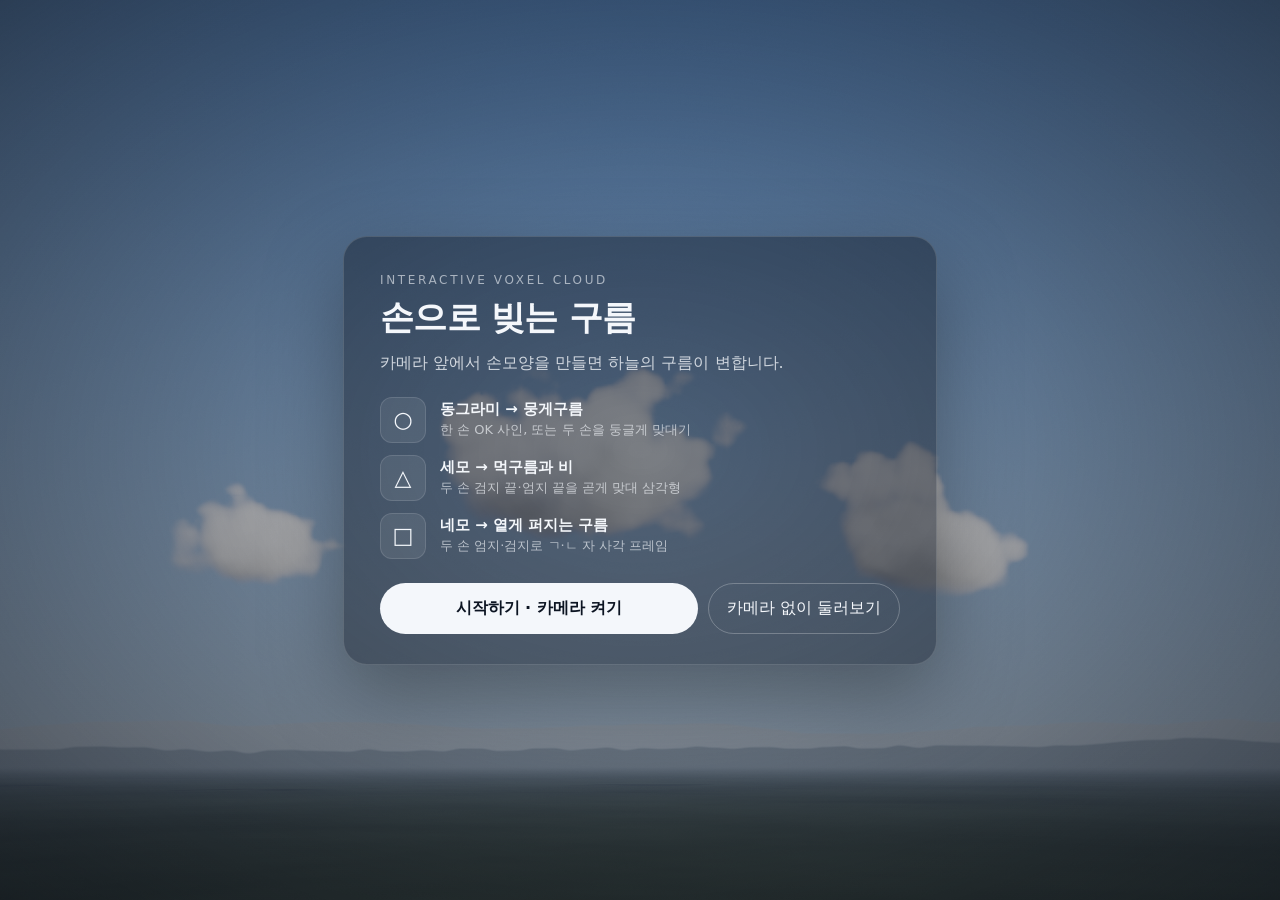
==== index.html @ 819ad879 "Publish cloud-art media art site Co-Authored-By: Claude Opus 5.5 <noreply@anthropic.com> Claude-Sess" ====
<!doctype html>
<html lang="ko">
  <head>
    <meta charset="UTF-8" />
    <meta name="viewport" content="width=device-width, initial-scale=1.0, viewport-fit=cover" />
    <meta name="apple-mobile-web-app-capable" content="yes" />
    <meta name="mobile-web-app-capable" content="yes" />
    <meta name="apple-mobile-web-app-status-bar-style" content="black-translucent" />
    <meta name="apple-mobile-web-app-title" content="구름" />
    <meta name="theme-color" content="#0b1018" />
    <link rel="icon" type="image/png" href="./cloud-icon-192.png" />
    <title>손으로 빚는 구름</title>
    <style>html, body { margin: 0; height: 100%; background: #0b1018; }</style>
    <script type="module" crossorigin src="./assets/index-CYUXid8h.js"></script>
    <link rel="stylesheet" crossorigin href="./assets/index-BeARuer9.css">
  </head>
  <body>
    <div id="root"></div>
  </body>
</html>
---- assets/index-BeARuer9.css ----
.cloud-art{color:#f4f7fb;touch-action:none;-webkit-user-select:none;user-select:none;-webkit-touch-callout:none;background:#0b1018;font-family:Pretendard,Apple SD Gothic Neo,-apple-system,system-ui,sans-serif;position:fixed;inset:0;overflow:hidden}.cloud-art-stage{position:absolute;inset:0}.cloud-art-stage canvas{display:block}.cloud-art-video{opacity:.01;z-index:-1;pointer-events:none;width:160px;height:120px;position:absolute;top:0;left:0}.cloud-art-stage{z-index:0}.cloud-art-intro{background:radial-gradient(#080c1426,#080c1499);place-items:center;padding:24px;display:grid;position:absolute;inset:0}.cloud-art-intro-card{-webkit-backdrop-filter:blur(22px)saturate(140%);background:#0e14206b;border:1px solid #ffffff24;border-radius:24px;width:100%;max-width:520px;padding:36px 36px 30px;box-shadow:0 30px 80px #00000059}.cloud-art-kicker{letter-spacing:.22em;text-transform:uppercase;opacity:.6;margin:0 0 8px;font-size:12px}.cloud-art-intro h1{letter-spacing:-.02em;margin:0 0 10px;font-size:34px;font-weight:700}.cloud-art-lead{opacity:.8;margin:0 0 22px;line-height:1.5}.cloud-art-gestures{gap:12px;margin:0 0 24px;padding:0;list-style:none;display:grid}.cloud-art-gestures li{align-items:center;gap:14px;display:flex}.cloud-art-gestures .glyph{background:#ffffff14;border:1px solid #ffffff1f;border-radius:12px;flex:none;place-items:center;width:44px;height:44px;font-size:22px;display:grid}.cloud-art-gestures strong{font-size:15px;font-weight:600;display:block}.cloud-art-gestures small{opacity:.65;margin-top:2px;font-size:13px;display:block}.cloud-art-error{background:#ff5a5a29;border:1px solid #ff787859;border-radius:10px;margin:0 0 16px;padding:10px 12px;font-size:14px;line-height:1.45}.cloud-art-actions{flex-wrap:wrap;gap:10px;display:flex}.cloud-art-actions button,.cloud-art-menu button{font:inherit;color:inherit;cursor:pointer;-webkit-tap-highlight-color:transparent;border-radius:999px}.cloud-art-actions .primary{color:#0c1422;background:#f4f7fb;border:0;flex:auto;padding:14px 22px;font-weight:600}.cloud-art-actions .ghost{background:0 0;border:1px solid #ffffff40;padding:14px 18px}.cloud-art-actions button:disabled{opacity:.6;cursor:progress}.cloud-art-label{left:max(28px, env(safe-area-inset-left));bottom:max(26px, env(safe-area-inset-bottom));text-shadow:0 1px 12px #00000059;pointer-events:none;flex-direction:column;gap:2px;animation:6s forwards cloud-art-fade;display:flex;position:absolute}.cloud-art-label .ko{letter-spacing:-.01em;font-size:22px;font-weight:600}.cloud-art-label .en{letter-spacing:.2em;text-transform:uppercase;opacity:.7;font-size:12px}@keyframes cloud-art-fade{0%{opacity:0;transform:translateY(6px)}12%{opacity:1;transform:none}70%{opacity:1}to{opacity:.25}}.cloud-art-ring{--p:0;left:50%;bottom:max(34px, env(safe-area-inset-bottom));opacity:0;background:conic-gradient(#ffffffe6 calc(var(--p) * 360deg), #ffffff26 0);pointer-events:none;border-radius:50%;width:64px;height:64px;margin-left:-32px;transition:opacity .25s;position:absolute;-webkit-mask:radial-gradient(circle,#0000 27px,#000 28px);mask:radial-gradient(circle,#0000 27px,#000 28px)}.cloud-art-ring:after{content:attr(data-glyph);place-items:center;font-size:24px;display:grid;position:absolute;inset:0}.cloud-art-preview{top:max(18px, env(safe-area-inset-top));right:max(18px, env(safe-area-inset-right));opacity:.88;border:1px solid #fff3;border-radius:14px;width:200px;height:150px;position:absolute;box-shadow:0 10px 30px #0000004d}.cloud-art-debug{top:max(180px, calc(env(safe-area-inset-top) + 170px));right:max(18px, env(safe-area-inset-right));white-space:pre-wrap;pointer-events:none;background:#00000073;border-radius:10px;max-width:280px;margin:0;padding:10px 12px;font:12px/1.5 ui-monospace,Menlo,monospace;position:absolute}.is-hidden{display:none}.cloud-art-menu-btn{top:max(16px, env(safe-area-inset-top));left:max(16px, env(safe-area-inset-left));color:#fff;opacity:.45;cursor:pointer;-webkit-backdrop-filter:blur(10px);background:#0a0e1640;border:1px solid #ffffff2e;border-radius:50%;width:44px;height:44px;font-size:22px;line-height:1;position:absolute}.cloud-art-menu-btn:hover{opacity:.9}.cloud-art-menu{top:max(70px, calc(env(safe-area-inset-top) + 56px));left:max(16px, env(safe-area-inset-left));-webkit-backdrop-filter:blur(20px);background:#0e14208c;border:1px solid #ffffff24;border-radius:18px;gap:12px;padding:16px;font-size:13px;display:grid;position:absolute}.cloud-art-menu .row{gap:6px;display:grid}.cloud-art-menu .row>span{opacity:.6}.cloud-art-menu .seg{flex-wrap:wrap;gap:6px;display:flex}.cloud-art-menu .seg button{background:#ffffff0d;border:1px solid #fff3;min-width:44px;padding:8px 12px}.cloud-art-menu .seg button.is-on{color:#0c1422;background:#ffffffe0}@media (width<=600px){.cloud-art-intro-card{padding:26px 22px 22px}.cloud-art-intro h1{font-size:28px}.cloud-art-preview{width:140px;height:105px}}.cloud-art-note{opacity:.7;margin:14px 0 0;font-size:13px;line-height:1.5}.cloud-art-demo-bar{left:50%;bottom:max(22px, env(safe-area-inset-bottom));-webkit-backdrop-filter:blur(16px);background:#0a0e1659;border:1px solid #ffffff29;border-radius:999px;gap:8px;padding:8px;display:flex;position:absolute;transform:translate(-50%)}.cloud-art-demo-bar button{font:inherit;color:#f4f7fb;cursor:pointer;white-space:nowrap;-webkit-tap-highlight-color:transparent;background:0 0;border:0;border-radius:999px;align-items:center;gap:8px;padding:10px 16px;font-size:14px;display:flex}.cloud-art-demo-bar button .glyph{font-size:18px}.cloud-art-demo-bar button.is-on{color:#0c1422;background:#f4f7fbeb}.cloud-art-demo-bar button:focus-visible,.cloud-art-actions button:focus-visible,.cloud-art-menu button:focus-visible{outline-offset:2px;outline:2px solid #9fd4ff}@media (width<=600px){.cloud-art-demo-bar button>span:not(.glyph){display:none}.cloud-art-demo-bar button{padding:10px 18px}}
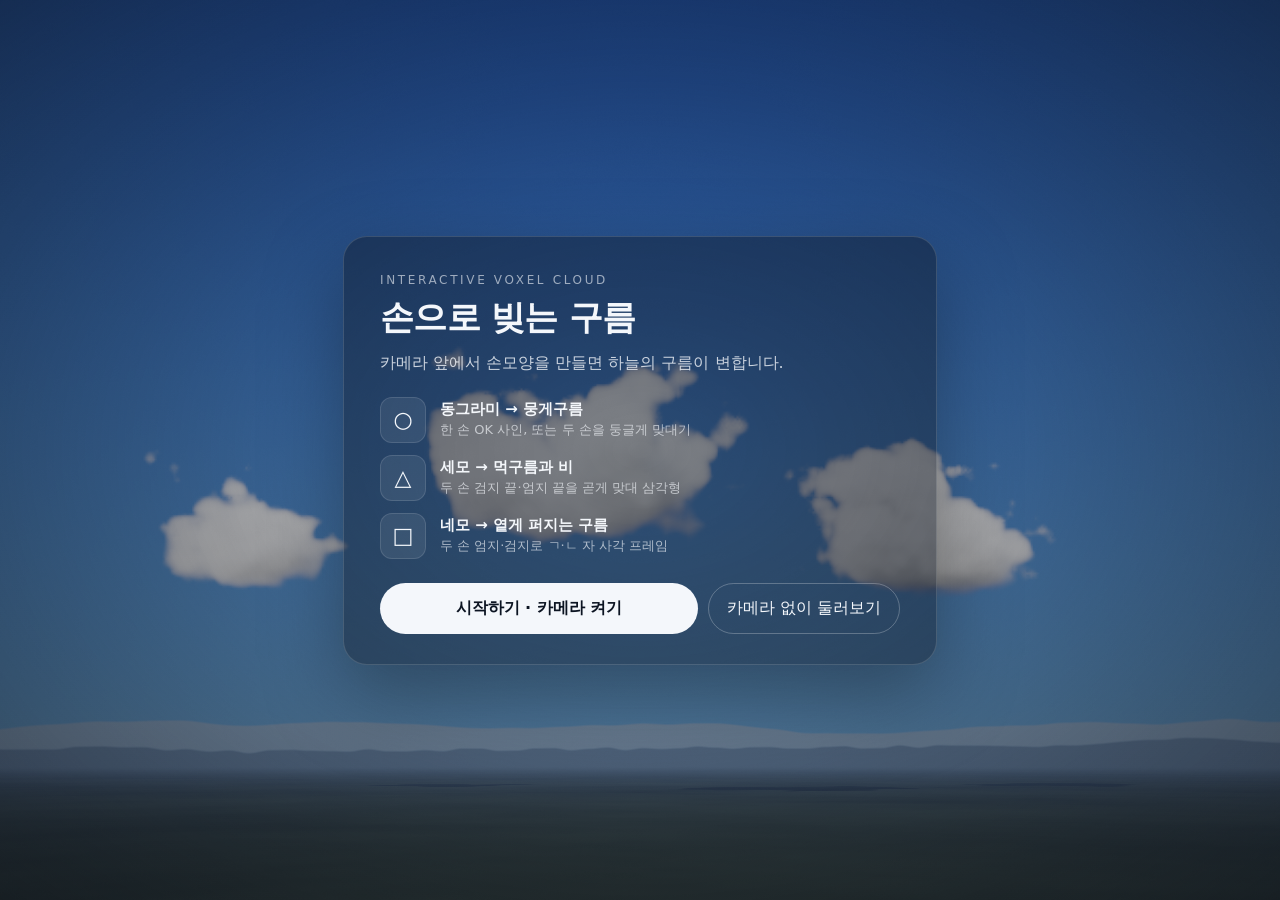
==== commit 17c481b1: "Update cumulus look and add Quest 2 VR version under /vr/ Co-Authored-By: Claude Opus 5.5 <noreply@a" ====
--- a/index.html
+++ b/index.html
@@ -11,7 +11,7 @@
     <link rel="icon" type="image/png" href="./cloud-icon-192.png" />
     <title>손으로 빚는 구름</title>
     <style>html, body { margin: 0; height: 100%; background: #0b1018; }</style>
-    <script type="module" crossorigin src="./assets/index-CYUXid8h.js"></script>
+    <script type="module" crossorigin src="./assets/index-B5rto8_n.js"></script>
     <link rel="stylesheet" crossorigin href="./assets/index-BeARuer9.css">
   </head>
   <body>
